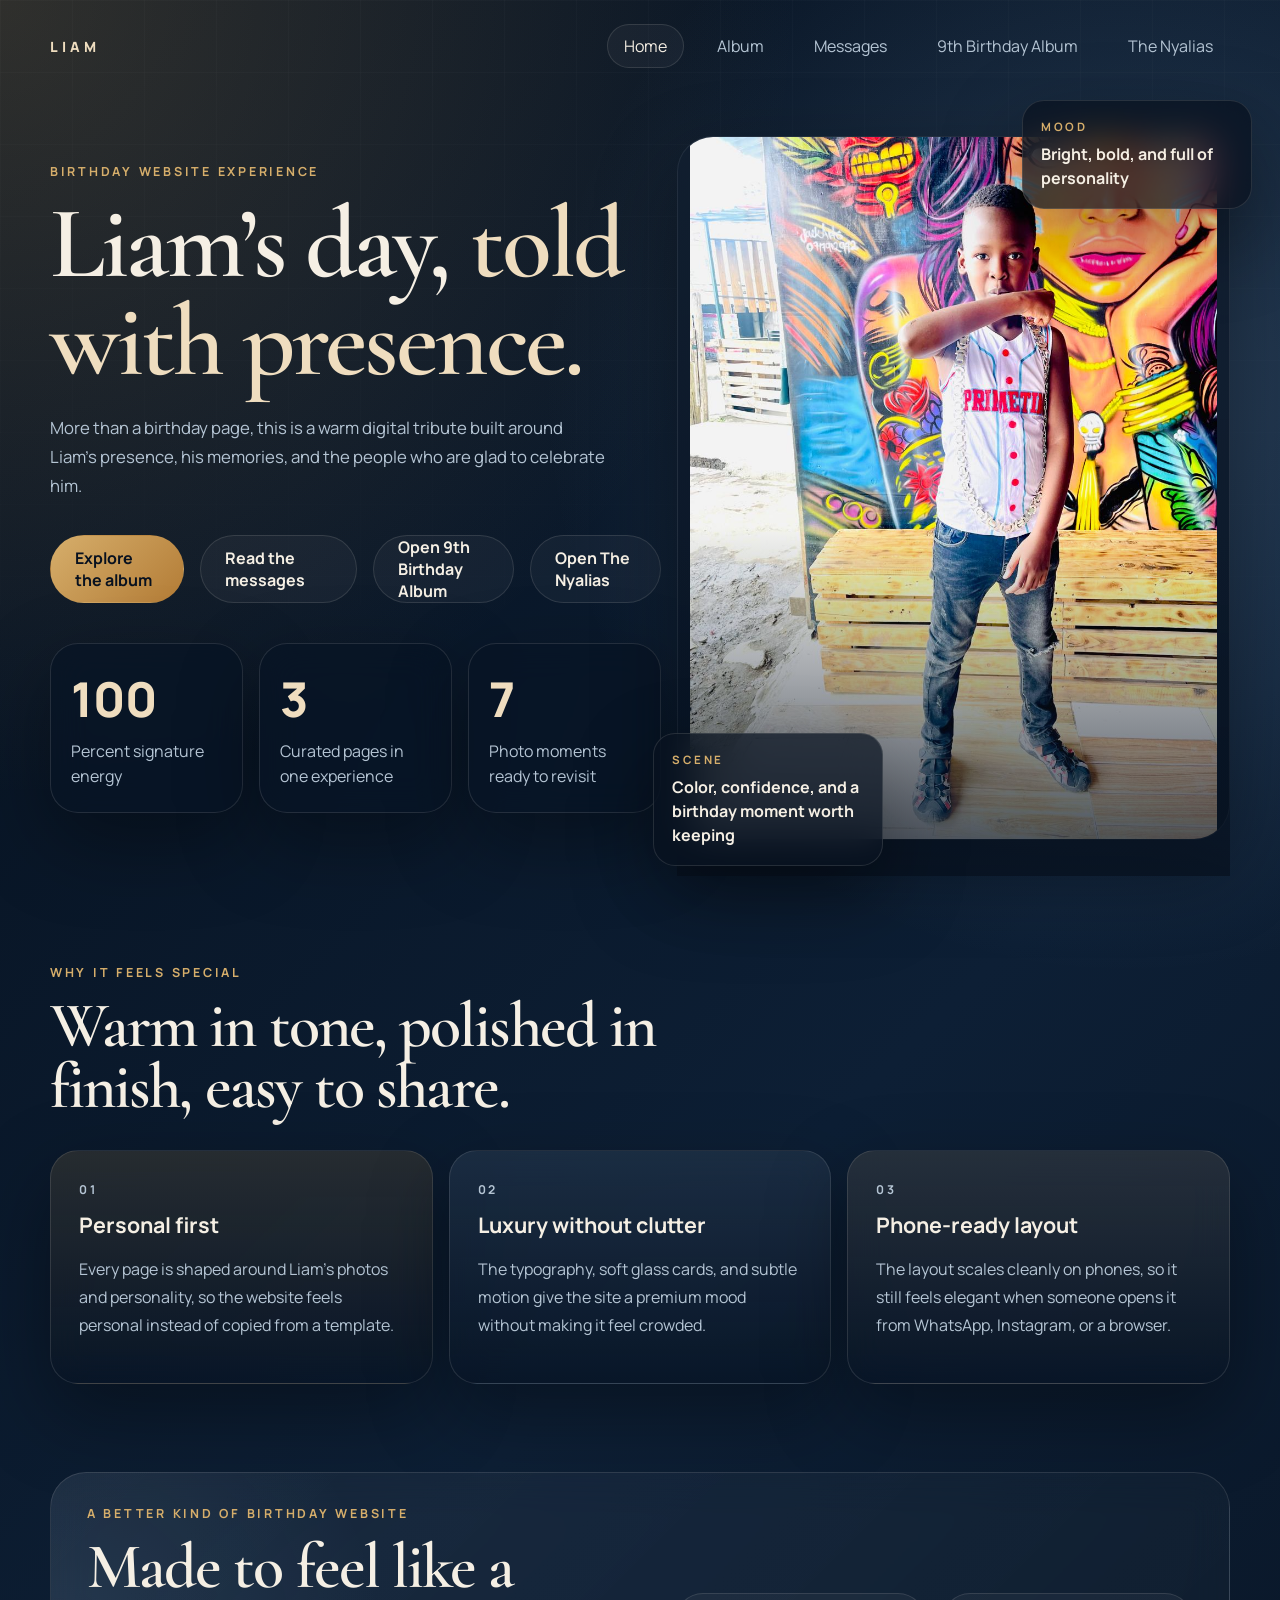
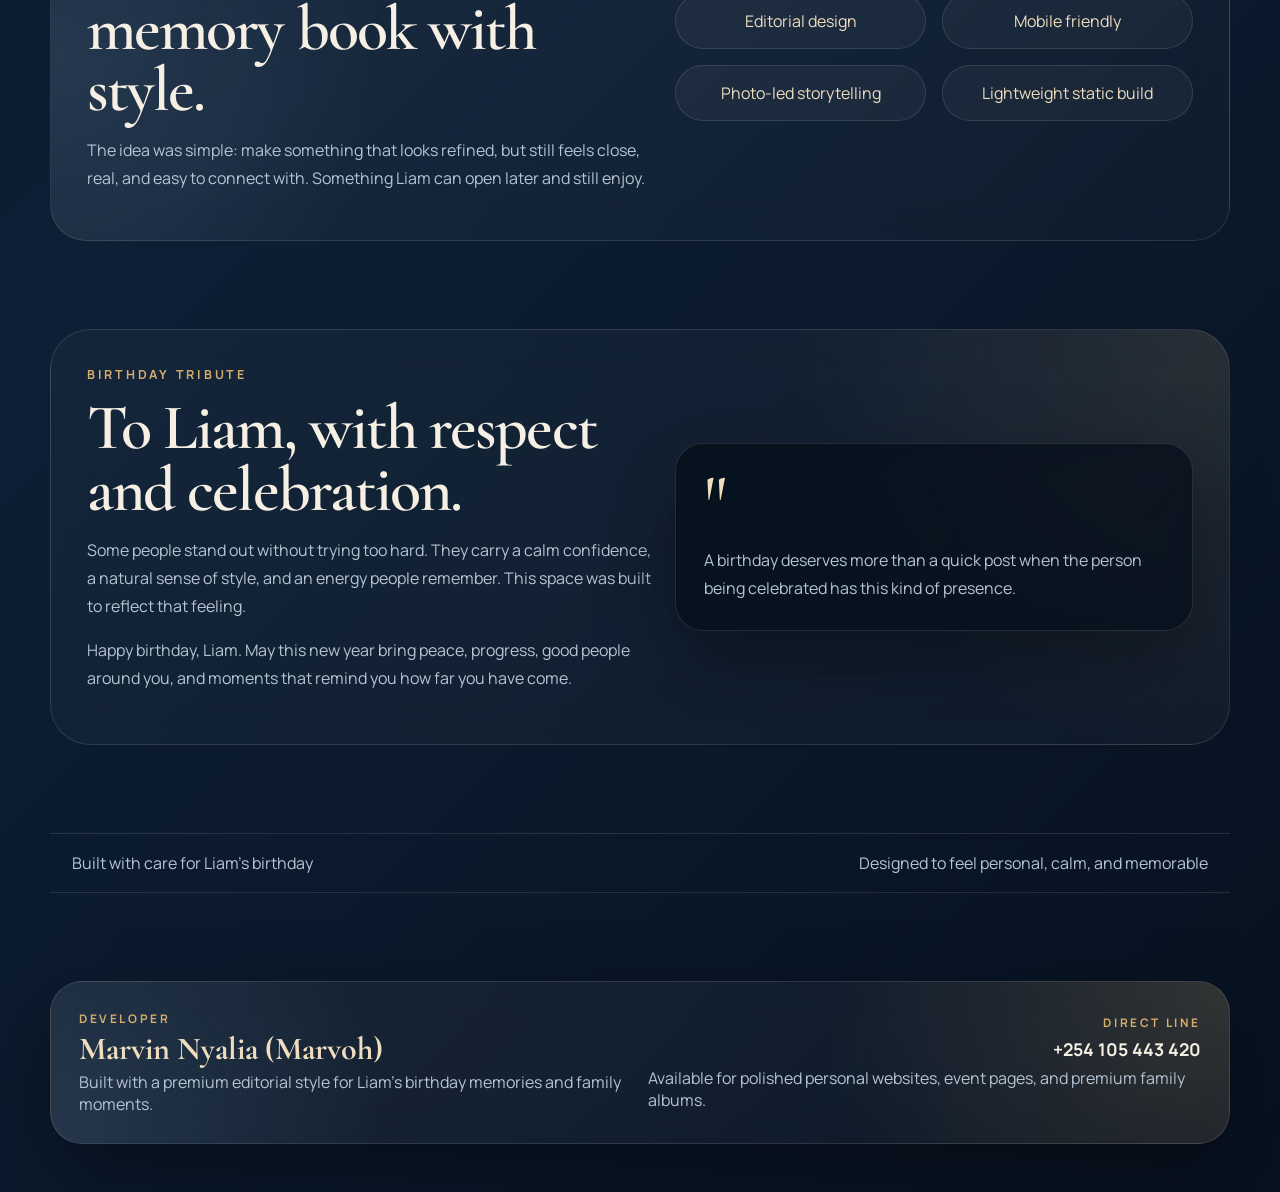
==== index.html @ 2014b563 "first commit" ====
<!DOCTYPE html>
<html lang="en">
<head>
  <meta charset="UTF-8">
  <meta name="viewport" content="width=device-width, initial-scale=1.0">
  <title>Liam Birthday | Home</title>
  <meta
    name="description"
    content="A premium birthday website for Liam with a cinematic home page, album, and message wall."
  >
  <link rel="preconnect" href="https://fonts.googleapis.com">
  <link rel="preconnect" href="https://fonts.gstatic.com" crossorigin>
  <link
    href="https://fonts.googleapis.com/css2?family=Cormorant+Garamond:wght@500;600;700&family=Manrope:wght@400;500;600;700;800&display=swap"
    rel="stylesheet"
  >
  <link rel="stylesheet" href="styles.css">
</head>
<body>
  <div class="site-shell">
    <header class="site-header">
      <a class="brand-mark" href="index.html">Liam</a>
      <nav class="site-nav" aria-label="Main navigation">
        <a class="nav-link active" href="index.html">Home</a>
        <a class="nav-link" href="album.html">Album</a>
        <a class="nav-link" href="messages.html">Messages</a>
        <a class="nav-link" href="liams-9th-birthday-album.html">9th Birthday Album</a>
        <a class="nav-link" href="the-nyalias.html">The Nyalias</a>
      </nav>
    </header>

    <main>
      <section class="hero-grid page-spacing">
        <div class="hero-copy" data-reveal="up">
          <p class="eyebrow">Birthday website experience</p>
          <h1>
            Liam’s day,
            <span>told with presence.</span>
          </h1>
          <p class="lede">
            More than a birthday page, this is a warm digital tribute built
            around Liam’s presence, his memories, and the people who are glad
            to celebrate him.
          </p>

          <div class="cta-row">
            <a class="button button-primary" href="album.html">Explore the album</a>
            <a class="button button-ghost" href="messages.html">Read the messages</a>
            <a class="button button-ghost" href="liams-9th-birthday-album.html">Open 9th Birthday Album</a>
            <a class="button button-ghost" href="the-nyalias.html">Open The Nyalias</a>
          </div>

          <div class="feature-grid">
            <article class="glass-card metric-card" data-reveal="up">
              <span class="metric-number" data-count="100">0</span>
              <span class="metric-label">Percent signature energy</span>
            </article>
            <article class="glass-card metric-card" data-reveal="up" data-delay="120">
              <span class="metric-number" data-count="3">0</span>
              <span class="metric-label">Curated pages in one experience</span>
            </article>
            <article class="glass-card metric-card" data-reveal="up" data-delay="240">
              <span class="metric-number" data-count="7">0</span>
              <span class="metric-label">Photo moments ready to revisit</span>
            </article>
          </div>
        </div>

        <div class="hero-visual" data-reveal="left">
          <div class="portrait-frame">
            <img src="IMG-20260415-WA0006.jpg" alt="Liam standing in front of colorful wall art">
          </div>
          <div class="float-card float-top">
            <span class="float-label">Mood</span>
            <strong>Bright, bold, and full of personality</strong>
          </div>
          <div class="float-card float-bottom">
            <span class="float-label">Scene</span>
            <strong>Color, confidence, and a birthday moment worth keeping</strong>
          </div>
        </div>
      </section>

      <section class="page-spacing">
        <div class="section-heading" data-reveal="up">
          <p class="eyebrow">Why it feels special</p>
          <h2>Warm in tone, polished in finish, easy to share.</h2>
        </div>

        <div class="three-up">
          <article class="glass-card detail-card accent-gold" data-reveal="up">
            <p class="card-index">01</p>
            <h3>Personal first</h3>
            <p>
              Every page is shaped around Liam’s photos and personality, so the
              website feels personal instead of copied from a template.
            </p>
          </article>
          <article class="glass-card detail-card accent-blue" data-reveal="up" data-delay="120">
            <p class="card-index">02</p>
            <h3>Luxury without clutter</h3>
            <p>
              The typography, soft glass cards, and subtle motion give the site
              a premium mood without making it feel crowded.
            </p>
          </article>
          <article class="glass-card detail-card accent-cream" data-reveal="up" data-delay="240">
            <p class="card-index">03</p>
            <h3>Phone-ready layout</h3>
            <p>
              The layout scales cleanly on phones, so it still feels elegant
              when someone opens it from WhatsApp, Instagram, or a browser.
            </p>
          </article>
        </div>
      </section>

      <section class="story-strip page-spacing" data-reveal="up">
        <div class="story-copy">
          <p class="eyebrow">A better kind of birthday website</p>
          <h2>Made to feel like a memory book with style.</h2>
          <p class="body-copy">
            The idea was simple: make something that looks refined, but still
            feels close, real, and easy to connect with. Something Liam can
            open later and still enjoy.
          </p>
        </div>
        <div class="story-badges">
          <span>Editorial design</span>
          <span>Mobile friendly</span>
          <span>Photo-led storytelling</span>
          <span>Lightweight static build</span>
        </div>
      </section>

      <section class="tribute-panel page-spacing" data-reveal="up">
        <div>
          <p class="eyebrow">Birthday tribute</p>
          <h2>To Liam, with respect and celebration.</h2>
          <p class="body-copy">
            Some people stand out without trying too hard. They carry a calm
            confidence, a natural sense of style, and an energy people remember.
            This space was built to reflect that feeling.
          </p>
          <p class="body-copy">
            Happy birthday, Liam. May this new year bring peace, progress, good
            people around you, and moments that remind you how far you have come.
          </p>
        </div>

        <aside class="glass-card quote-card">
          <p class="quote-mark">"</p>
          <p class="quote-copy">
            A birthday deserves more than a quick post when the person being
            celebrated has this kind of presence.
          </p>
        </aside>
      </section>

      <section class="signature-banner page-spacing" data-reveal="up">
        <p>Built with care for Liam’s birthday</p>
        <p>Designed to feel personal, calm, and memorable</p>
      </section>
    </main>

    <footer class="site-footer premium-footer">
      <div class="footer-block">
        <p class="footer-kicker">Developer</p>
        <p class="footer-title">Marvin Nyalia (Marvoh)</p>
        <p class="footer-copy">Built with a premium editorial style for Liam's birthday memories and family moments.</p>
      </div>
      <div class="footer-block footer-block-right">
        <p class="footer-kicker">Direct Line</p>
        <a class="footer-link" href="tel:+254105443420">+254 105 443 420</a>
        <p class="footer-copy">Available for polished personal websites, event pages, and premium family albums.</p>
      </div>
    </footer>
  </div>

  <script src="script.js"></script>
</body>
</html>
---- styles.css ----
:root {
  --bg-deep: #06101d;
  --bg-mid: #0d1f35;
  --panel: rgba(8, 20, 36, 0.72);
  --panel-strong: rgba(9, 23, 41, 0.9);
  --text: #f5efe4;
  --muted: #b5c5d4;
  --line: rgba(245, 239, 228, 0.12);
  --gold: #d6ae6b;
  --gold-soft: #efddbf;
  --blue: #8db6df;
  --cream: #dac8ae;
  --shadow: 0 30px 80px rgba(0, 0, 0, 0.35);
}

* {
  box-sizing: border-box;
}

html {
  scroll-behavior: smooth;
}

body {
  margin: 0;
  min-height: 100vh;
  font-family: "Manrope", sans-serif;
  color: var(--text);
  background:
    radial-gradient(circle at top left, rgba(214, 174, 107, 0.2), transparent 26%),
    radial-gradient(circle at 88% 14%, rgba(141, 182, 223, 0.22), transparent 22%),
    linear-gradient(135deg, var(--bg-deep) 0%, var(--bg-mid) 48%, #07111f 100%);
}

body::before {
  content: "";
  position: fixed;
  inset: 0;
  pointer-events: none;
  background-image:
    linear-gradient(rgba(255, 255, 255, 0.02) 1px, transparent 1px),
    linear-gradient(90deg, rgba(255, 255, 255, 0.02) 1px, transparent 1px);
  background-size: 72px 72px;
  mask-image: linear-gradient(to bottom, rgba(0, 0, 0, 1), transparent 96%);
}

.messages-page {
  background:
    radial-gradient(circle at top left, rgba(214, 174, 107, 0.16), transparent 24%),
    radial-gradient(circle at 85% 12%, rgba(141, 182, 223, 0.16), transparent 24%),
    linear-gradient(135deg, #07111f 0%, #10233b 52%, #08111f 100%);
}

.messages-page::before {
  background-image:
    linear-gradient(rgba(255, 255, 255, 0.018) 1px, transparent 1px),
    linear-gradient(90deg, rgba(255, 255, 255, 0.018) 1px, transparent 1px);
}

img {
  max-width: 100%;
}

.site-shell {
  width: min(1180px, calc(100% - 32px));
  margin: 0 auto;
  padding: 24px 0 48px;
}

.site-header,
.site-footer,
.site-nav,
.cta-row,
.feature-grid,
.three-up,
.story-strip,
.story-badges,
.hero-grid,
.tribute-panel,
.album-grid,
.message-stack,
.closing-panel,
.summary-grid {
  display: grid;
  gap: 16px;
}

.site-header,
.site-footer {
  grid-template-columns: repeat(2, minmax(0, 1fr));
  align-items: center;
}

.site-header {
  margin-bottom: 32px;
}

.brand-mark,
.nav-link,
.footer-link {
  color: var(--text);
  text-decoration: none;
}

.brand-mark {
  justify-self: start;
  font-size: 0.88rem;
  font-weight: 800;
  letter-spacing: 0.28em;
  text-transform: uppercase;
  color: var(--gold-soft);
}

.site-nav {
  justify-self: end;
  grid-auto-flow: column;
  align-items: center;
}

.nav-link {
  padding: 10px 16px;
  border: 1px solid transparent;
  border-radius: 999px;
  color: var(--muted);
  transition: border-color 180ms ease, color 180ms ease, background 180ms ease;
  white-space: nowrap;
}

.nav-link:hover,
.nav-link.active {
  color: var(--text);
  border-color: var(--line);
  background: rgba(255, 255, 255, 0.04);
}

.page-spacing {
  margin-top: 88px;
}

.page-spacing:first-of-type {
  margin-top: 0;
}

.hero-grid,
.tribute-panel,
.story-strip {
  grid-template-columns: 1.05fr 0.95fr;
  align-items: center;
}

.hero-grid {
  min-height: calc(100vh - 140px);
}

.eyebrow,
.card-index,
.message-tag,
.float-label {
  letter-spacing: 0.22em;
  text-transform: uppercase;
}

.eyebrow {
  margin: 0 0 14px;
  font-size: 0.78rem;
  font-weight: 700;
  color: var(--gold);
}

h1,
h2,
.page-title {
  margin: 0;
  font-family: "Cormorant Garamond", serif;
  font-weight: 600;
  line-height: 0.96;
  letter-spacing: -0.03em;
}

h1,
.page-title {
  font-size: clamp(3.5rem, 8vw, 6.8rem);
}

h1 span {
  color: var(--gold-soft);
}

h2 {
  font-size: clamp(2.6rem, 5vw, 4.4rem);
}

.lede,
.body-copy,
.album-copy p,
.message-copy,
.detail-card p {
  color: var(--muted);
  line-height: 1.75;
}

.lede {
  max-width: 560px;
  margin: 22px 0 0;
  font-size: 1.05rem;
}

.page-lede {
  max-width: 720px;
}

.message-hero {
  padding: 34px 36px;
  border: 1px solid var(--line);
  border-radius: 36px;
  background:
    linear-gradient(135deg, rgba(7, 17, 31, 0.72), rgba(7, 17, 31, 0.46)),
    rgba(255, 255, 255, 0.03);
  backdrop-filter: blur(16px);
  box-shadow: var(--shadow);
}

.cta-row {
  grid-auto-flow: column;
  justify-content: start;
  margin: 34px 0 40px;
}

.button {
  display: inline-flex;
  align-items: center;
  justify-content: center;
  min-height: 54px;
  padding: 0 24px;
  border-radius: 999px;
  border: 1px solid transparent;
  font-weight: 700;
  text-decoration: none;
  transition: transform 180ms ease, border-color 180ms ease, background 180ms ease;
}

.button:hover {
  transform: translateY(-2px);
}

.button-primary {
  color: #08111f;
  background: linear-gradient(135deg, var(--gold) 0%, #b37c36 100%);
}

.button-ghost {
  color: var(--text);
  border-color: var(--line);
  background: rgba(255, 255, 255, 0.04);
}

.feature-grid,
.three-up {
  grid-template-columns: repeat(3, minmax(0, 1fr));
}

.glass-card {
  border: 1px solid var(--line);
  border-radius: 28px;
  background: var(--panel);
  backdrop-filter: blur(18px);
  box-shadow: var(--shadow);
}

.metric-card {
  padding: 22px 20px;
}

.metric-number {
  display: block;
  margin-bottom: 8px;
  font-size: clamp(2rem, 4vw, 3rem);
  font-weight: 800;
  color: var(--gold-soft);
}

.metric-label {
  color: var(--muted);
  line-height: 1.6;
}

.hero-visual {
  position: relative;
  padding: 36px 0;
}

.portrait-frame {
  display: grid;
  place-items: center;
  overflow: hidden;
  border-radius: 36px;
  border: 1px solid rgba(255, 255, 255, 0.1);
  background: var(--panel-strong);
  box-shadow: var(--shadow);
}

.portrait-frame::after {
  content: "";
  position: absolute;
  inset: auto 0 0 0;
  height: 45%;
  background: linear-gradient(to top, rgba(7, 17, 31, 0.78), transparent);
  pointer-events: none;
}

.portrait-frame img {
  display: block;
  width: 100%;
  height: min(78vh, 780px);
  object-fit: contain;
  object-position: center;
  background: linear-gradient(180deg, rgba(255, 255, 255, 0.03), rgba(7, 17, 31, 0.3));
}

.float-card {
  position: absolute;
  max-width: 230px;
  padding: 18px;
  border: 1px solid var(--line);
  border-radius: 22px;
  background: rgba(7, 17, 31, 0.72);
  backdrop-filter: blur(18px);
  box-shadow: var(--shadow);
}

.float-card strong {
  display: block;
  line-height: 1.5;
}

.float-label {
  display: block;
  margin-bottom: 8px;
  font-size: 0.72rem;
  font-weight: 700;
  color: var(--gold);
}

.float-top {
  top: 0;
  right: -22px;
}

.float-bottom {
  bottom: 10px;
  left: -24px;
}

.section-heading {
  max-width: 720px;
  margin-bottom: 32px;
}

.detail-card,
.quote-card,
.closing-panel,
.intro-card,
.summary-card {
  padding: 28px;
}

.card-index,
.message-tag {
  margin: 0 0 10px;
  font-size: 0.76rem;
  font-weight: 700;
  color: var(--gold-soft);
}

.detail-card h3,
.album-copy h3 {
  margin: 0 0 12px;
  font-size: 1.34rem;
}

.accent-gold {
  background:
    linear-gradient(180deg, rgba(214, 174, 107, 0.15), transparent),
    var(--panel);
}

.accent-blue {
  background:
    linear-gradient(180deg, rgba(141, 182, 223, 0.14), transparent),
    var(--panel);
}

.accent-cream {
  background:
    linear-gradient(180deg, rgba(218, 200, 174, 0.14), transparent),
    var(--panel);
}

.tribute-panel,
.closing-panel {
  padding: 36px;
  border: 1px solid var(--line);
  border-radius: 40px;
  background:
    radial-gradient(circle at top right, rgba(214, 174, 107, 0.12), transparent 35%),
    rgba(255, 255, 255, 0.03);
  backdrop-filter: blur(18px);
}

.story-strip {
  padding: 32px 36px;
  border: 1px solid var(--line);
  border-radius: 36px;
  background:
    linear-gradient(135deg, rgba(255, 255, 255, 0.05), rgba(255, 255, 255, 0.02)),
    radial-gradient(circle at left center, rgba(141, 182, 223, 0.12), transparent 28%);
  backdrop-filter: blur(18px);
}

.story-badges {
  grid-template-columns: repeat(2, minmax(0, 1fr));
  align-content: center;
}

.story-badges span {
  padding: 16px 18px;
  border: 1px solid var(--line);
  border-radius: 999px;
  text-align: center;
  color: var(--gold-soft);
  background: rgba(255, 255, 255, 0.04);
}

.signature-banner {
  display: flex;
  flex-wrap: wrap;
  justify-content: space-between;
  gap: 16px;
  padding: 18px 22px;
  border-top: 1px solid var(--line);
  border-bottom: 1px solid var(--line);
  color: var(--muted);
}

.signature-banner p {
  margin: 0;
}

.quote-card {
  background: rgba(6, 15, 27, 0.82);
}

.quote-mark {
  margin: 0;
  font-family: "Cormorant Garamond", serif;
  font-size: 5rem;
  line-height: 0.8;
  color: var(--gold-soft);
}

.quote-copy {
  margin: 10px 0 0;
  color: var(--muted);
  line-height: 1.75;
}

.album-grid {
  grid-template-columns: repeat(2, minmax(0, 1fr));
}

.intro-card {
  max-width: 820px;
}

.message-intro-grid {
  display: grid;
  grid-template-columns: 1.05fr 0.95fr;
  gap: 20px;
  align-items: stretch;
}

.message-photo-card {
  overflow: hidden;
  padding: 18px;
}

.message-photo-card img {
  display: block;
  width: 100%;
  height: 100%;
  min-height: 320px;
  border-radius: 22px;
  object-fit: contain;
  object-position: center;
  background: linear-gradient(180deg, rgba(255, 255, 255, 0.03), rgba(7, 17, 31, 0.3));
}

.album-card {
  overflow: hidden;
}

.album-card img {
  display: block;
  width: 100%;
  aspect-ratio: 4 / 3;
  object-fit: contain;
  object-position: center;
  background: linear-gradient(180deg, rgba(255, 255, 255, 0.03), rgba(7, 17, 31, 0.3));
}

.album-copy {
  padding: 22px 22px 24px;
}

.message-stack {
  grid-template-columns: repeat(2, minmax(0, 1fr));
}

.message-card {
  padding: 28px;
}

.message-copy {
  margin: 0;
  font-size: 1rem;
}

.summary-grid {
  grid-template-columns: repeat(3, minmax(0, 1fr));
  margin-top: 18px;
}

.summary-grid strong {
  display: block;
  margin-bottom: 8px;
  color: var(--gold-soft);
}

.summary-grid p {
  margin: 0;
  color: var(--muted);
  line-height: 1.7;
}

.site-footer {
  margin-top: 88px;
  padding-top: 24px;
}

.premium-footer {
  padding: 28px;
  border: 1px solid var(--line);
  border-radius: 32px;
  background:
    radial-gradient(circle at top right, rgba(214, 174, 107, 0.18), transparent 34%),
    radial-gradient(circle at bottom left, rgba(141, 182, 223, 0.12), transparent 28%),
    linear-gradient(135deg, rgba(255, 255, 255, 0.06), rgba(255, 255, 255, 0.025));
  backdrop-filter: blur(18px);
  box-shadow: var(--shadow);
}

.footer-block {
  display: grid;
  gap: 6px;
}

.footer-block-right {
  justify-items: end;
}

.footer-kicker,
.footer-title,
.footer-copy {
  margin: 0;
}

.footer-kicker {
  font-size: 0.74rem;
  font-weight: 700;
  letter-spacing: 0.22em;
  text-transform: uppercase;
  color: var(--gold);
}

.footer-title {
  font-family: "Cormorant Garamond", serif;
  font-size: 2rem;
  line-height: 1;
  font-weight: 700;
  color: var(--gold-soft);
}

.footer-copy,
.footer-link {
  color: var(--muted);
}

.footer-link {
  font-size: 1.1rem;
  font-weight: 700;
  justify-self: end;
  align-self: center;
  color: var(--text);
}

.footer-link:hover {
  color: var(--gold-soft);
}

[data-reveal] {
  opacity: 0;
  transform: translateY(24px);
  transition: opacity 700ms ease, transform 700ms ease;
  transition-delay: var(--reveal-delay, 0ms);
}

[data-reveal="left"] {
  transform: translateX(32px);
}

[data-reveal].is-visible {
  opacity: 1;
  transform: translate(0, 0);
}

@media (max-width: 1080px) {
  .hero-grid,
  .tribute-panel,
  .story-strip,
  .feature-grid,
  .three-up,
  .album-grid,
  .message-stack,
  .message-intro-grid,
  .summary-grid,
  .site-header,
  .site-footer {
    grid-template-columns: 1fr;
  }

  .site-nav,
  .footer-link {
    justify-self: start;
  }

  .footer-block-right {
    justify-items: start;
  }

  .hero-grid {
    min-height: auto;
  }

  .hero-visual {
    order: -1;
    max-width: 720px;
    margin: 0 auto;
  }
}

@media (max-width: 760px) {
  .site-shell {
    width: min(100% - 20px, 100%);
    padding-top: 20px;
  }

  .site-nav,
  .cta-row {
    grid-auto-flow: row;
    justify-content: stretch;
  }

  .feature-grid,
  .three-up,
  .story-badges,
  .summary-grid {
    grid-template-columns: 1fr;
  }

  .float-card {
    position: static;
    max-width: none;
    margin-top: 14px;
  }

  .portrait-frame img {
    height: 66vh;
  }

  .page-spacing,
  .site-footer {
    margin-top: 64px;
  }

  .story-strip,
  .tribute-panel,
  .closing-panel,
  .premium-footer,
  .message-hero {
    padding: 24px;
  }

  .glass-card,
  .tribute-panel,
  .closing-panel {
    border-radius: 24px;
  }

  h1,
  .page-title {
    font-size: clamp(3rem, 16vw, 5rem);
  }

  h2 {
    font-size: clamp(2.2rem, 12vw, 3.5rem);
  }
}
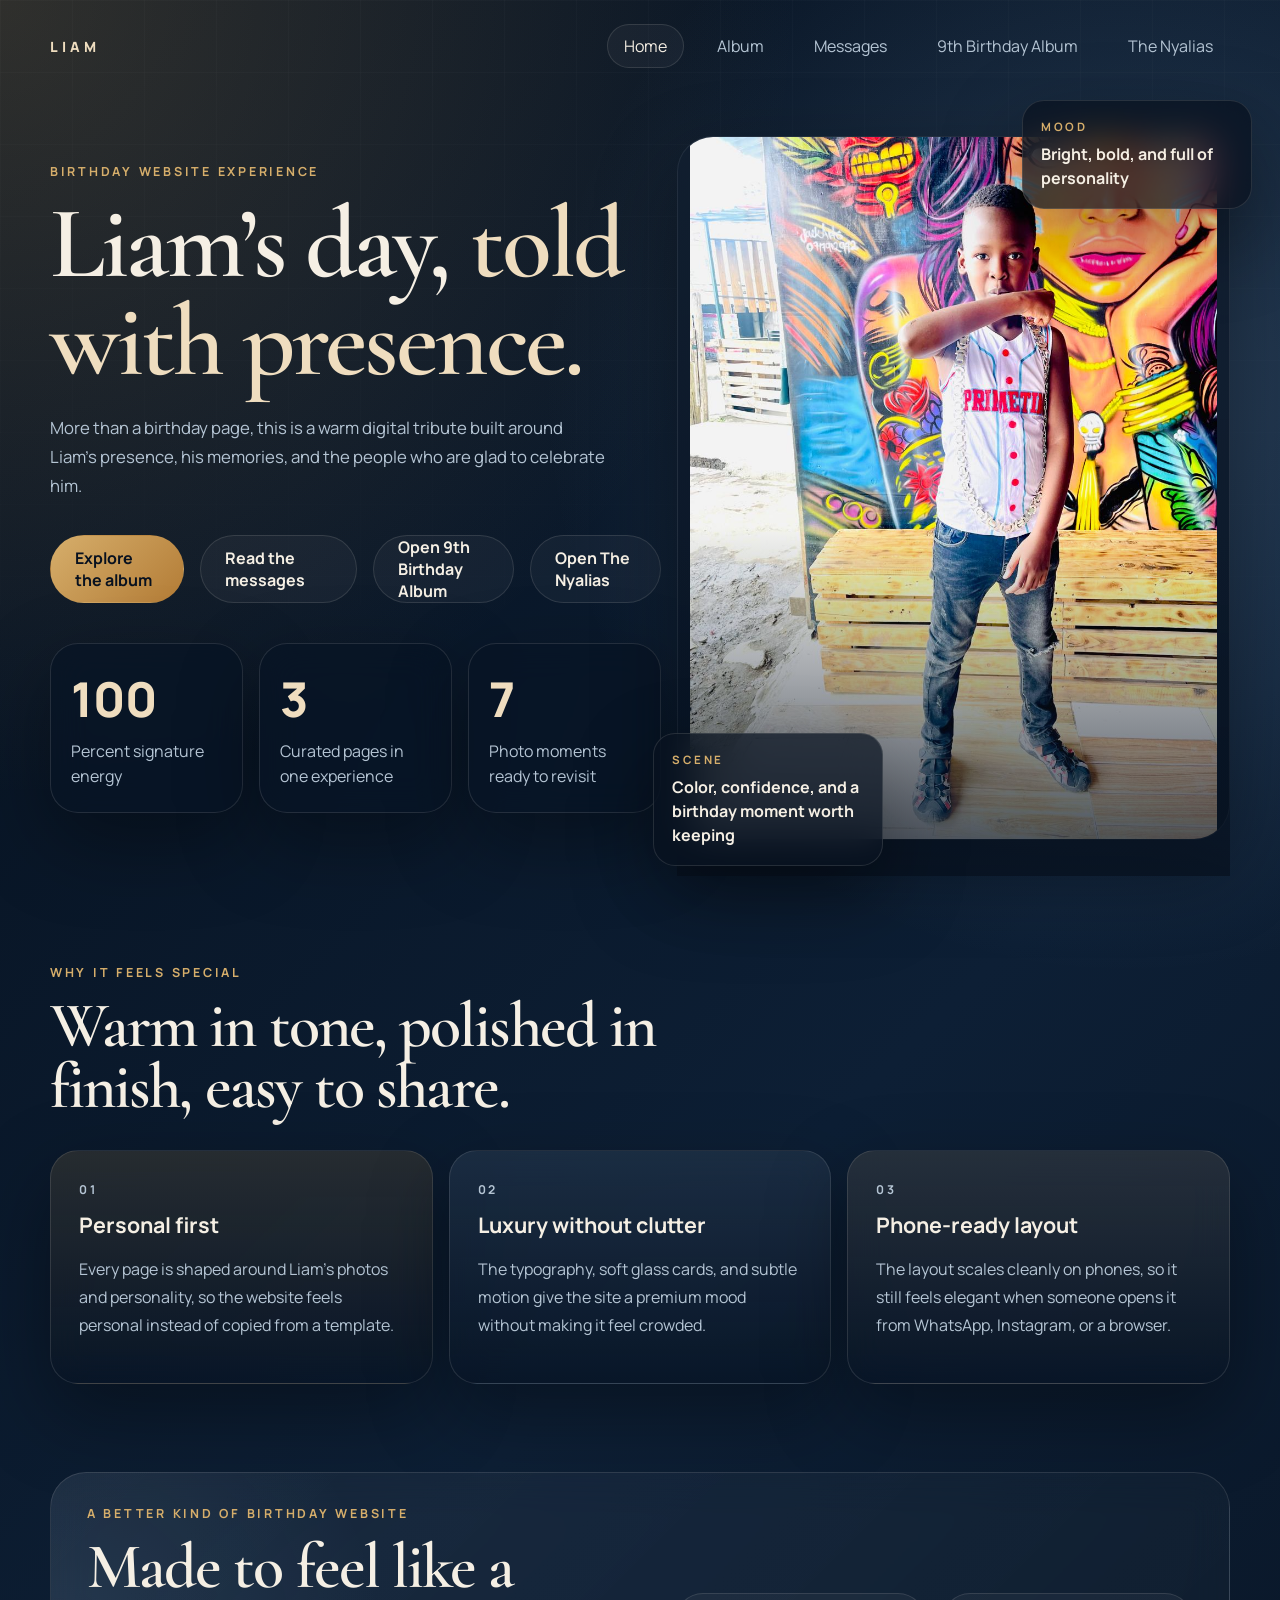
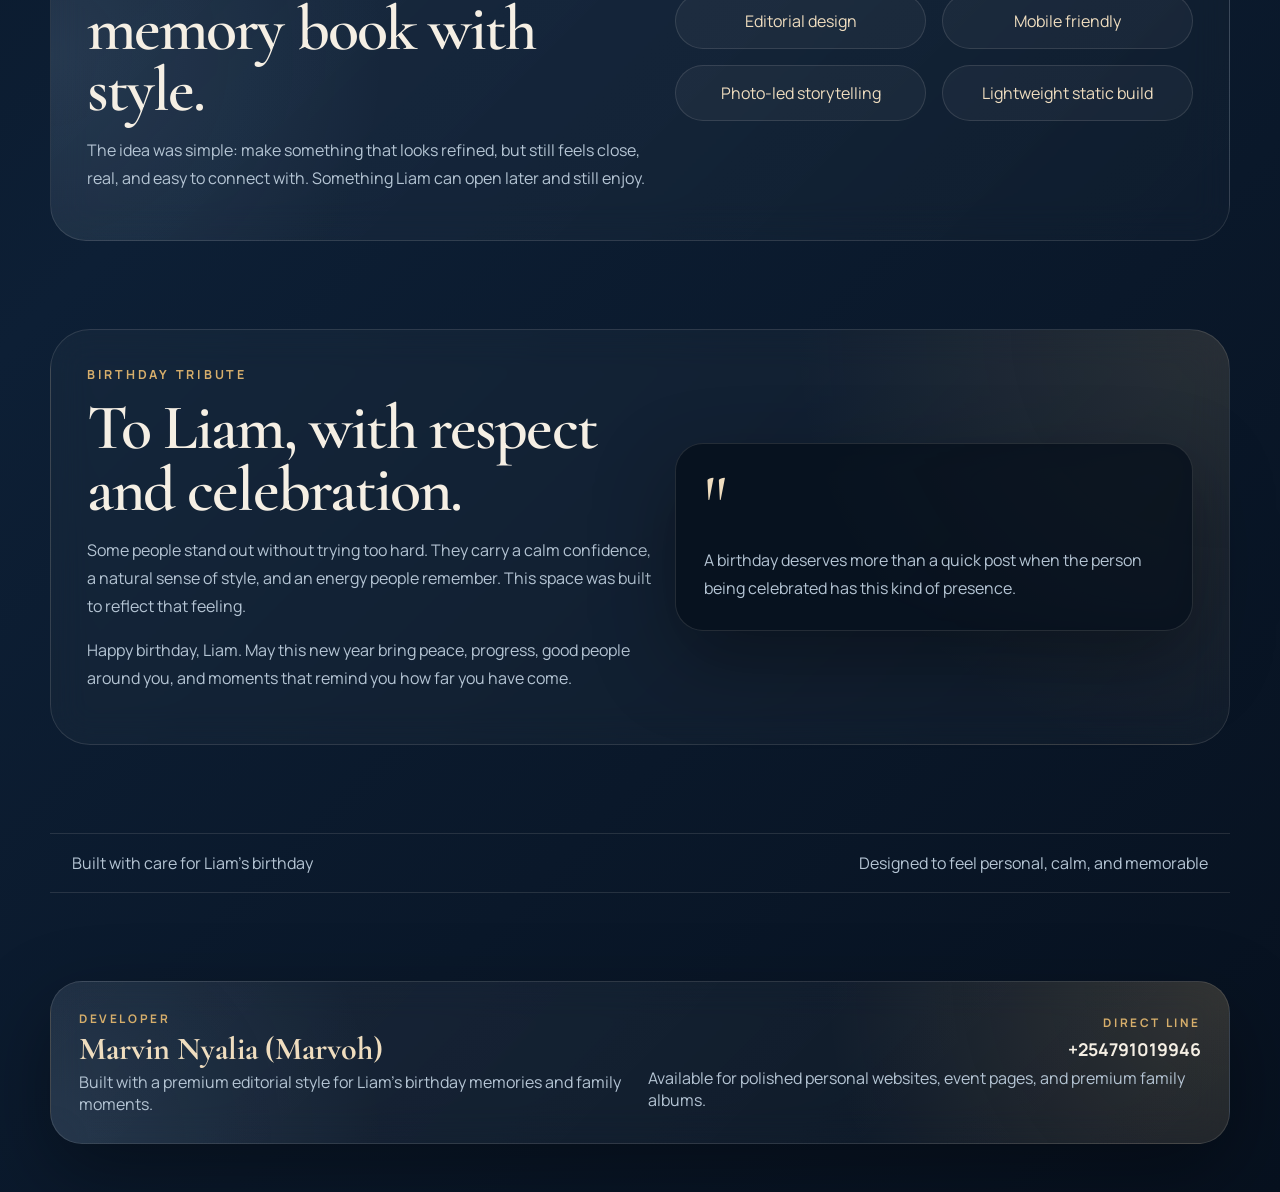
==== commit dc223a2f: "Update index.html" ====
--- a/index.html
+++ b/index.html
@@ -171,7 +171,7 @@
       </div>
       <div class="footer-block footer-block-right">
         <p class="footer-kicker">Direct Line</p>
-        <a class="footer-link" href="tel:+254105443420">+254 105 443 420</a>
+        <a class="footer-link" href="tel:+254791019946">+254791019946</a>
         <p class="footer-copy">Available for polished personal websites, event pages, and premium family albums.</p>
       </div>
     </footer>
